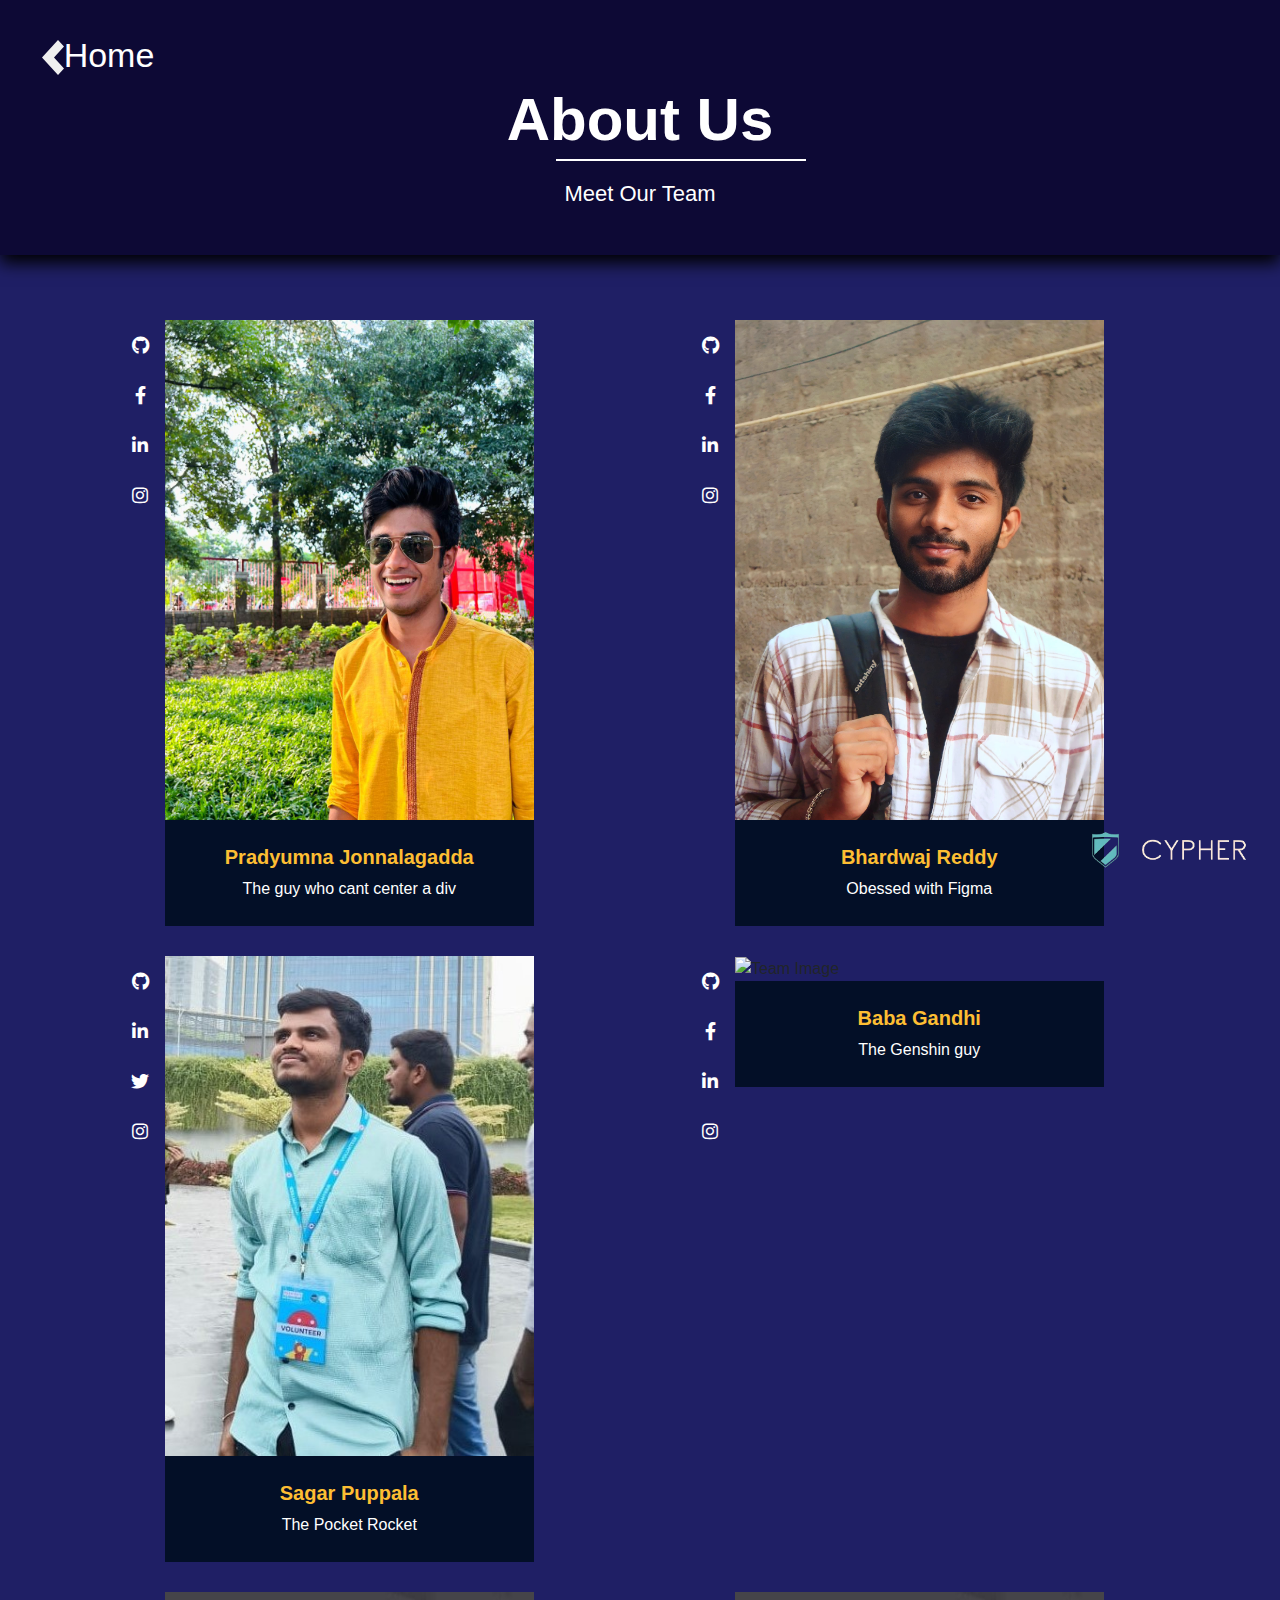
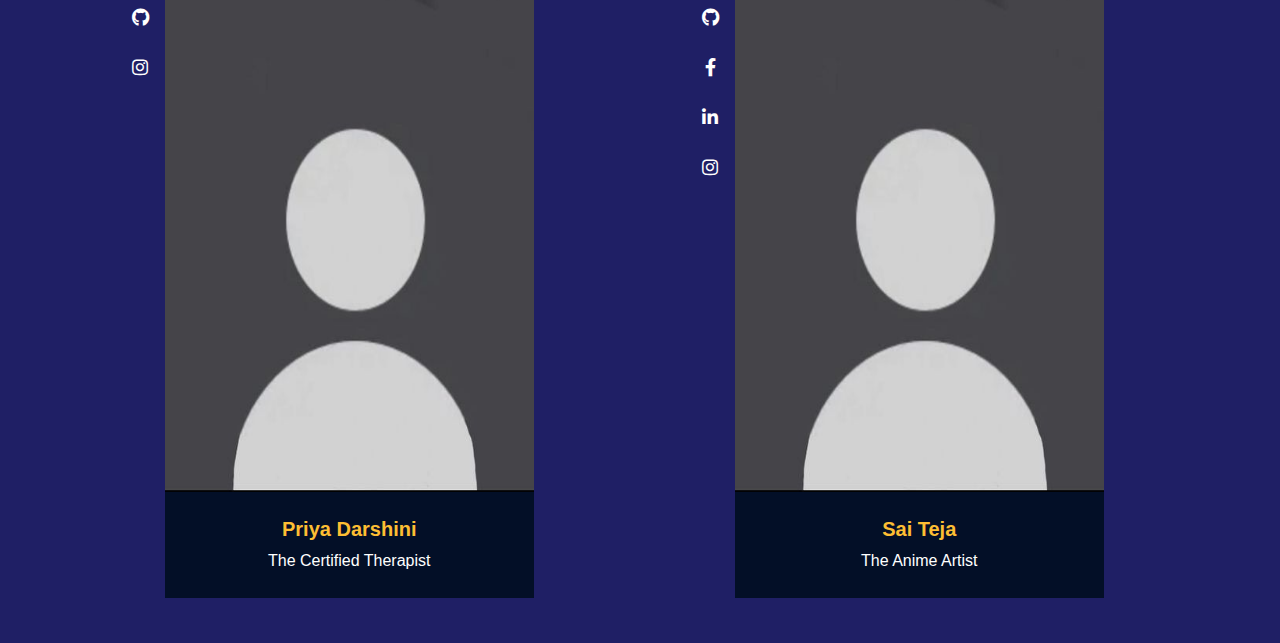
==== about.html @ 0f11707a "Add files via upload" ====
<!DOCTYPE html>
<html lang="en">
    <head>
        <meta charset="utf-8">
        <title>CyPHER-About Us</title>
        <meta content="width=device-width, initial-scale=1.0" name="viewport">

        <!-- Favicon -->
        <link href="./public/favicon.ico" rel="icon">

        <!-- Google Font -->
        <link href="https://fonts.googleapis.com/css2?family=Poppins:wght@100;200;300;400;500;600;700;800;900&display=swap" rel="stylesheet">

        <!-- CSS Libraries -->
        <link href="https://stackpath.bootstrapcdn.com/bootstrap/4.4.1/css/bootstrap.min.css" rel="stylesheet">
        <link href="https://cdnjs.cloudflare.com/ajax/libs/font-awesome/5.10.0/css/all.min.css" rel="stylesheet">

    </head>
    <body>
        <style>
            body{
               background:#1f1f65;
            }
            .page-header {
                position: relative;
                margin-bottom: 20px;
                padding: 40px 0;
                text-align: center;
                background: #0d0935;
                box-shadow: 0 8px 16px black;
            }

            .page-header h2 {
                position: relative;
                color: white;
                font-size: 60px;
                font-weight: 700;
                margin-bottom: 20px;
                padding-bottom: 5px;
            }

            .page-header h2::after {
                position: absolute;
                content: "";
                width: 250px;
                height: 2px;
                left: calc(40% + 41px);
                bottom: 0;
                background: white;
            }

            .page-header h3 {
                position: relative;
                padding: 0 12px;
                font-size: 22px;
                color: white;
            }

            @media (max-width: 991.98px) {
                .page-header {
                    padding: 60px 0;
                }

                .page-header h2 {
                    font-size: 45px;
                }

                .page-header a {
                    font-size: 20px;
                }
            }

            @media (max-width: 767.98px) {
                .page-header {
                    padding: 45px 0;
                }

                .page-header h2 {
                    font-size: 35px;
                }

                .page-header a {
                    font-size: 18px;
                }
            }
            .svg{
                left: -70px;
                font-size: 36px;
            }
            
            
            .team {
                position: relative;
                width: 100%;
                padding: 45px 0 15px 0;
            }

            .team .team-item {
                position: relative;
                margin-bottom: 30px;
/*                overflow: hidden;*/
                border-radius: 80px;
                left: 80px;
                transition: 3s;
            }

            .team .team-img {
                position: relative;
            }

            .team .team-img img {
                width:368.5px;
                height:500px;
            }

            .team .team-text {
                position: relative;
                padding: 25px 15px;
                text-align: center;
                background: #030f27;
                transition: .5s;
            }

            .team .team-text h2 {
                font-size: 20px;
                font-weight: 600;
                color: #fdbe33;
                transition: .5s;
            }

            .team .team-text p {
                margin: 0;
                color: #ffffff;
            }

            .team .team-item:hover .team-text {
                background: #fdbe33;
            }

            .team .team-item:hover .team-text h2 {
                color: #030f27;
                letter-spacing: 2px;
            }

            .team .team-social {
                position: absolute;
                width: 100px;
                top: 0;
                left: -50px;
                display: flex;
                flex-direction: column;
                font-size: 0;
            }

            .team .team-social a {
                position: relative;
                left: 0;
                width: 50px;
                height: 50px;
                display: flex;
                align-items: center;
                justify-content: center;
                font-size: 18px;
                color: #ffffff;
                transition: 1s;
            }

            
            .team-item:hover{
                border-radius: 0px;
                transition: 1s;
            }

            .team .team-item:hover .team-social a:first-child {
                background: black;
                left: 50px;
                transition: .3s 0s;
            }

            .team .team-item:hover .team-social a:nth-child(2) {
                background: #3b5998;
                left: 50px;
                transition: .3s .1s;
            }

            .team .team-item:hover .team-social a:nth-child(3) {
                background: #0e76a8;
                left: 50px;
                transition: .3s .2s;
            }

            .team .team-item:hover .team-social a:nth-child(4) {
                background: #f09433; 
                background: -moz-linear-gradient(45deg, #f09433 0%, #e6683c 25%, #dc2743 50%, #cc2366 75%, #bc1888 100%); 
                background: -webkit-linear-gradient(45deg, #f09433 0%,#e6683c 25%,#dc2743 50%,#cc2366 75%,#bc1888 100%); 
                background: linear-gradient(45deg, #f09433 0%,#e6683c 25%,#dc2743 50%,#cc2366 75%,#bc1888 100%); 
                filter: progid:DXImageTransform.Microsoft.gradient( startColorstr='#f09433', endColorstr='#bc1888',GradientType=1 );
                left: 50px;
                transition: .3s .3s;
            }

            @media (max-width: 767.98px) {
                .team-item{
                    left:50px;
                }
            }
            
            .logo{
                position: fixed;
                object-fit: contain;
                width:160px;
                height:40px;
                right:30px;
                bottom:30px;
            }

        </style>
        <div class="page-header">
            <div class="container-fluid">
                <div class="row">
                    <div class="col-1">
                         <a href="index.html" class="home">
                            <img src="./public/vector.svg" alt="back button" >
                        </a>
                    </div>
                    <div class="col-1 svg"><a href="index.html" class="home" style="text-decoration: none;"><h3 style="font-size: 34px;margin-top: -5px;">Home</h3></a></div>
                    <div class="col-12">
                        <h2>About Us</h2>
                    </div>
                    <div class="col-12">
                        <h3>Meet Our Team</h3>
                    </div>
                </div>
            </div>
        </div>
        <div class="team">
                <div class="container">
                    <div class="row">
                        <div class="col-sm-6 wow fadeInLeft" data-wow-delay="0.1s">
                            <div class="team-item">
                                <div class="team-img">
                                    <img src="./public/about1.jpg" alt="Team Image">
                                </div>
                                <div class="team-text" style="width: 368.5px;">
                                    <h2>Pradyumna Jonnalagadda</h2>
                                    <p>The guy who cant center a div</p>
                                </div>
                                <div class="team-social">
                                    <a class="social-tw" href="https://github.com/pradyumna-7"><i class="fab fa-github"></i></a>
                                    <a class="social-fb" href="https://www.facebook.com/pradyumna.jonnalagadda/"><i class="fab fa-facebook-f"></i></a>
                                    <a class="social-li" href="https://www.linkedin.com/"><i class="fab fa-linkedin-in"></i></a>
                                    <a class="social-in" href="https://www.instagram.com/pradyumna.jonnalagadda/"><i class="fab fa-instagram"></i></a>
                                </div>
                            </div>
                        </div>
                        <div class="col-sm-6 wow fadeInUp" data-wow-delay="0.2s">
                            <div class="team-item">
                                <div class="team-img">
                                    <img src="./public/about2.jpg" alt="Team Image">
                                </div>
                                <div class="team-text" style="width: 368.5px;">
                                    <h2>Bhardwaj Reddy</h2>
                                    <p>Obessed with Figma</p>
                                </div>
                                <div class="team-social">
                                    <a class="social-tw" href="https://github.com/Bharadwajreddy1406"><i class="fab fa-github"></i></a>
                                    <a class="social-fb" href="https://www.facebook.com/profile.php?id=100085259603382"><i class="fab fa-facebook-f"></i></a>
                                    <a class="social-li" href="https://www.linkedin.com/in/bharadwajreddy1406"><i class="fab fa-linkedin-in"></i></a>
                                    <a class="social-in" href="https://www.instagram.com/_reddy_1406_?igsh=OGQ5ZDc2ODk2ZA=="><i class="fab fa-instagram"></i></a>
                                </div>
                            </div>
                        </div>
                    </div>
                    <div class="row">
                        <div class="col-sm-6 wow fadeInUp" data-wow-delay="0.2s">
                            <div class="team-item">
                                <div class="team-img">
                                    <img src="./public/about3.jpg" alt="Team Image">
                                </div>
                                <div class="team-text" style="width: 368.5px;">
                                    <h2>Sagar Puppala</h2>
                                    <p>The Pocket Rocket</p>
                                </div>
                                <div class="team-social">
                                    <a class="social-tw" href="https://github.com/Puppala-Sagar"><i class="fab fa-github"></i></a>
                                    <a class="social-fb" href="https://www.linkedin.com/in/puppala-sagar/"><i class="fab fa-linkedin-in"></i></a>
                                    <a class="social-li" href="https://twitter.com/Sagar31012004"><i class="fab fa-twitter"></i></a>
                                    <a class="social-in" href="https://youtu.be/pq6jAJQ2pHs?si=7Pp5LmL-aIy1s_b_"><i class="fab fa-instagram"></i></a>
                                </div>
                            </div>
                        </div>
                        <div class="col-sm-6 wow fadeInUp" data-wow-delay="0.2s">
                            <div class="team-item">
                                <div class="team-img">
                                    <img src="./public/about4.jpg" alt="Team Image">
                                </div>
                                <div class="team-text" style="width: 368.5px;">
                                    <h2>Baba Gandhi</h2>
                                    <p>The Genshin guy</p>
                                </div>
                                <div class="team-social">
                                    <a class="social-tw" href="https://github.com/babagandhi"><i class="fab fa-github"></i></a>
                                    <a class="social-fb" href="https://www.facebook.com/profile.php?id=100009310518265"><i class="fab fa-facebook-f"></i></a>
                                    <a class="social-li" href="https://www.linkedin.com/in/baba-gandhi-kandagatla-098418282/"><i class="fab fa-linkedin-in"></i></a>
                                    <a class="social-in" href="https://www.instagram.com/babagandhikandagatla/"><i class="fab fa-instagram"></i></a>
                                </div>
                            </div>
                        </div>
                    </div>
                    <div class="row">
                        <div class="col-sm-6 wow fadeInUp" data-wow-delay="0.2s">
                            <div class="team-item">
                                <div class="team-img">
                                    <img src="./public/about.jpg" alt="Team Image">
                                </div>
                                <div class="team-text" style="width: 368.5px;">
                                    <h2>Priya Darshini</h2>
                                    <p>The Certified Therapist</p>
                                </div>
                                <div class="team-social">
                                    <a class="social-tw" href="https://github.com/Priyaperabathina"><i class="fab fa-github"></i></a>
                                    <a class="social-in" href="https://www.instagram.com/_.its_ayirp._/" style=""><i class="fab fa-instagram"></i></a>
                                </div>
                            </div>
                        </div>
                        <div class="col-sm-6 wow fadeInUp" data-wow-delay="0.2s">
                            <div class="team-item">
                                <div class="team-img">
                                    <img src="./public/about.jpg" alt="Team Image">
                                </div>
                                <div class="team-text" style="width: 368.5px;">
                                    <h2>Sai Teja</h2>
                                    <p>The Anime Artist</p>
                                </div>
                                <div class="team-social">
                                    <a class="social-tw" href=""><i class="fab fa-github"></i></a>
                                    <a class="social-fb" href=""><i class="fab fa-facebook-f"></i></a>
                                    <a class="social-li" href=""><i class="fab fa-linkedin-in"></i></a>
                                    <a class="social-in" href=""><i class="fab fa-instagram"></i></a>
                                </div>
                            </div>
                        </div>
                    </div>
                </div>
            </div>
        <img src="./public/logo.png" alt="logo" class="logo">
    </body>
</html>
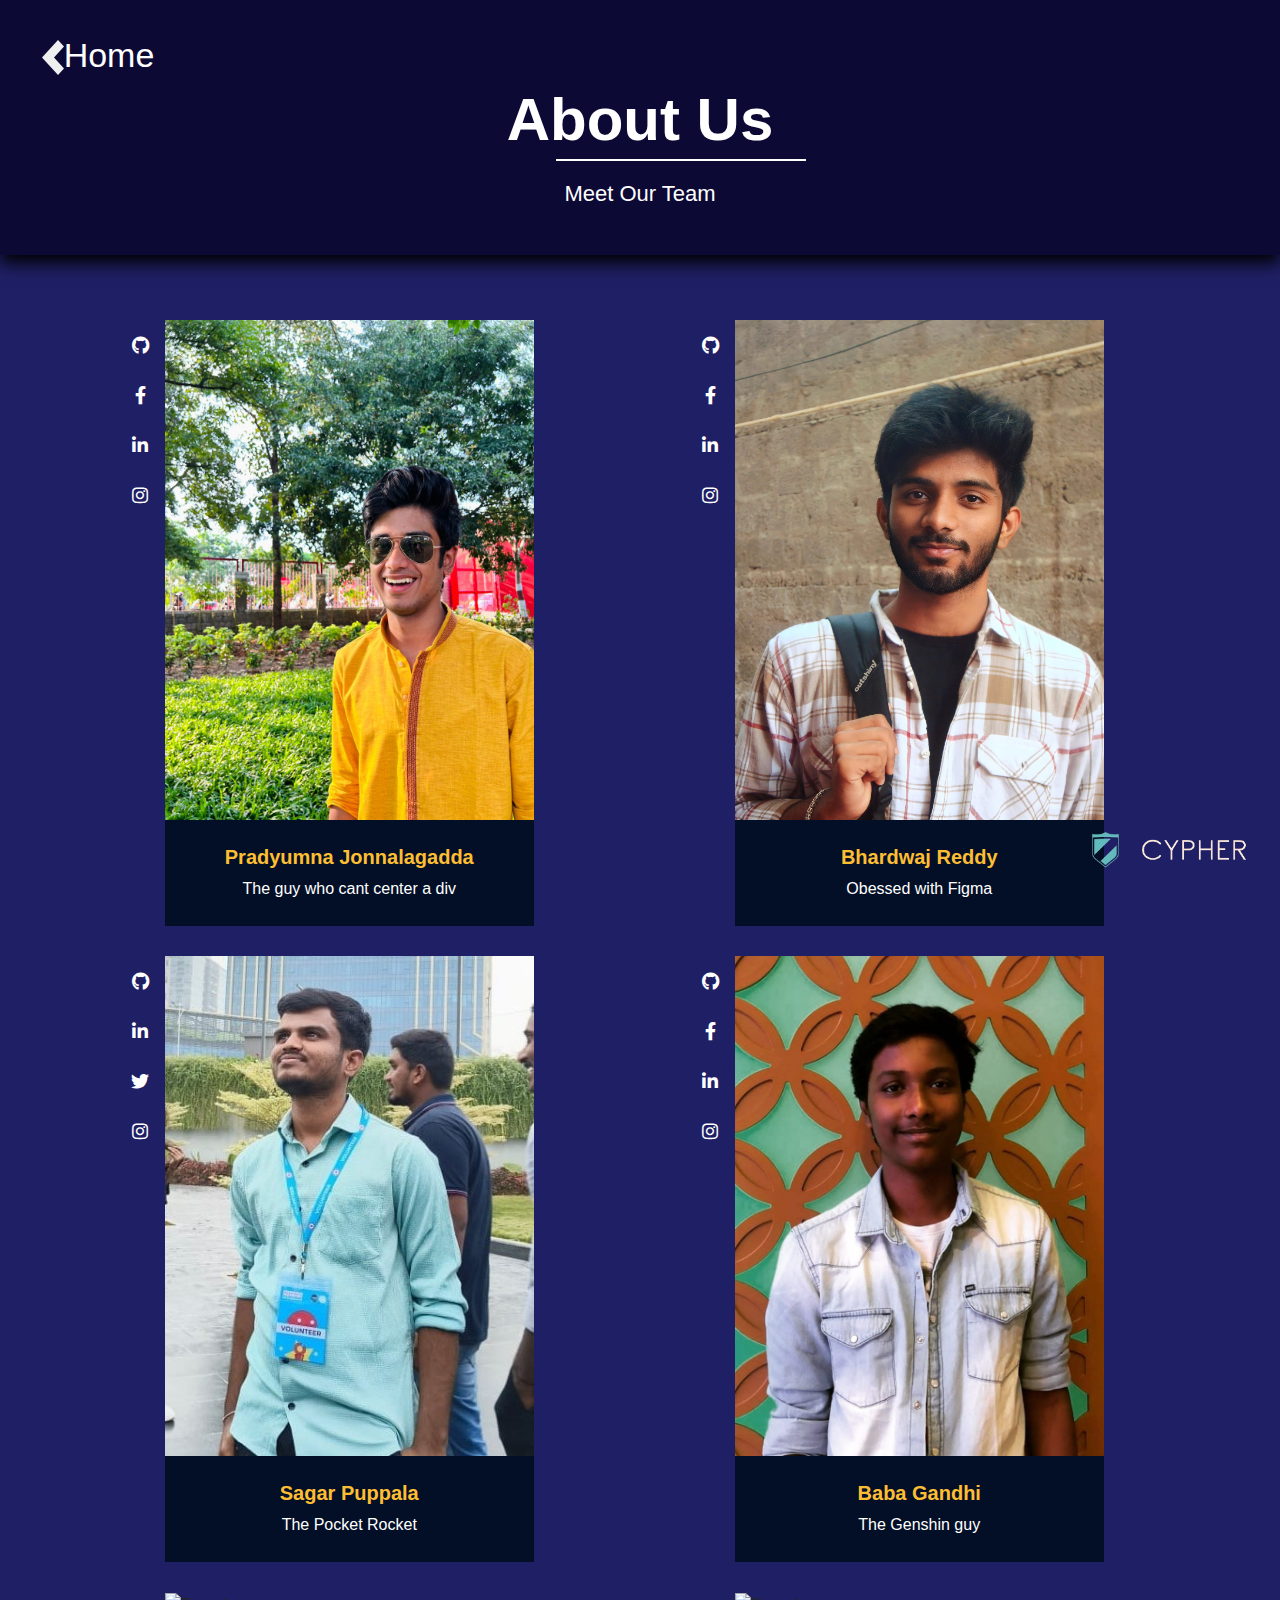
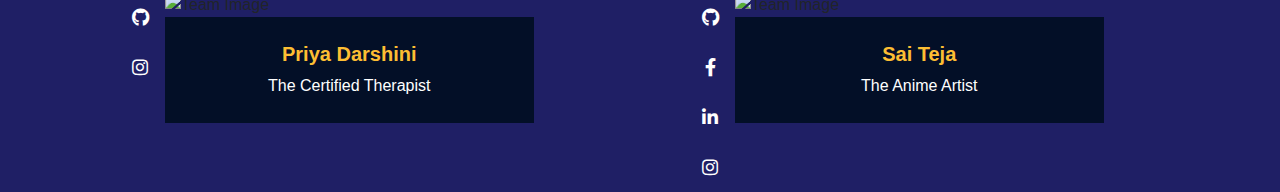
==== commit 2d67f171: "Update about.html" ====
--- a/about.html
+++ b/about.html
@@ -106,9 +106,11 @@
 
             .team .team-img {
                 position: relative;
+                object-fit: contain;
             }
 
             .team .team-img img {
+                
                 width:368.5px;
                 height:500px;
             }
@@ -311,7 +313,7 @@
                         <div class="col-sm-6 wow fadeInUp" data-wow-delay="0.2s">
                             <div class="team-item">
                                 <div class="team-img">
-                                    <img src="./public/about.jpg" alt="Team Image">
+                                    <img src="./public/about5.jpg" alt="Team Image">
                                 </div>
                                 <div class="team-text" style="width: 368.5px;">
                                     <h2>Priya Darshini</h2>
@@ -326,7 +328,7 @@
                         <div class="col-sm-6 wow fadeInUp" data-wow-delay="0.2s">
                             <div class="team-item">
                                 <div class="team-img">
-                                    <img src="./public/about.jpg" alt="Team Image">
+                                    <img src="./public/about6.jpeg" alt="Team Image">
                                 </div>
                                 <div class="team-text" style="width: 368.5px;">
                                     <h2>Sai Teja</h2>
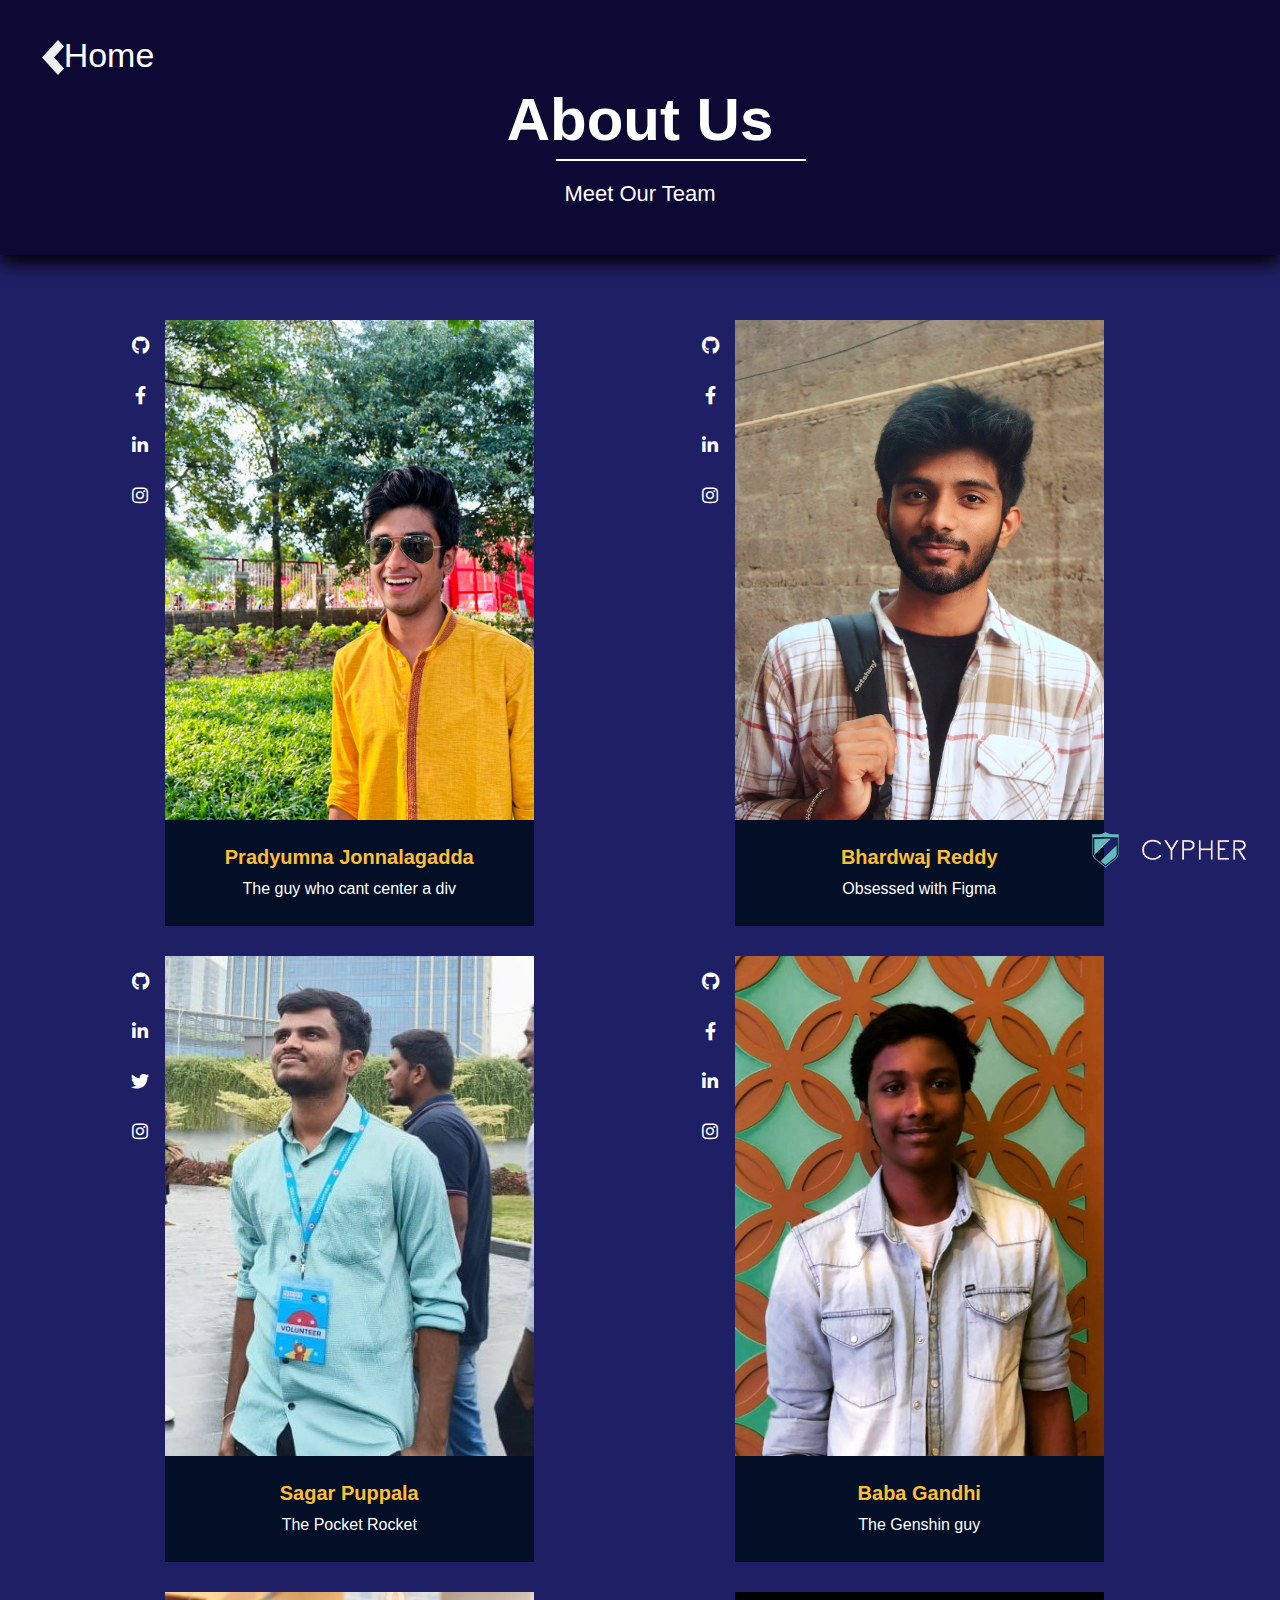
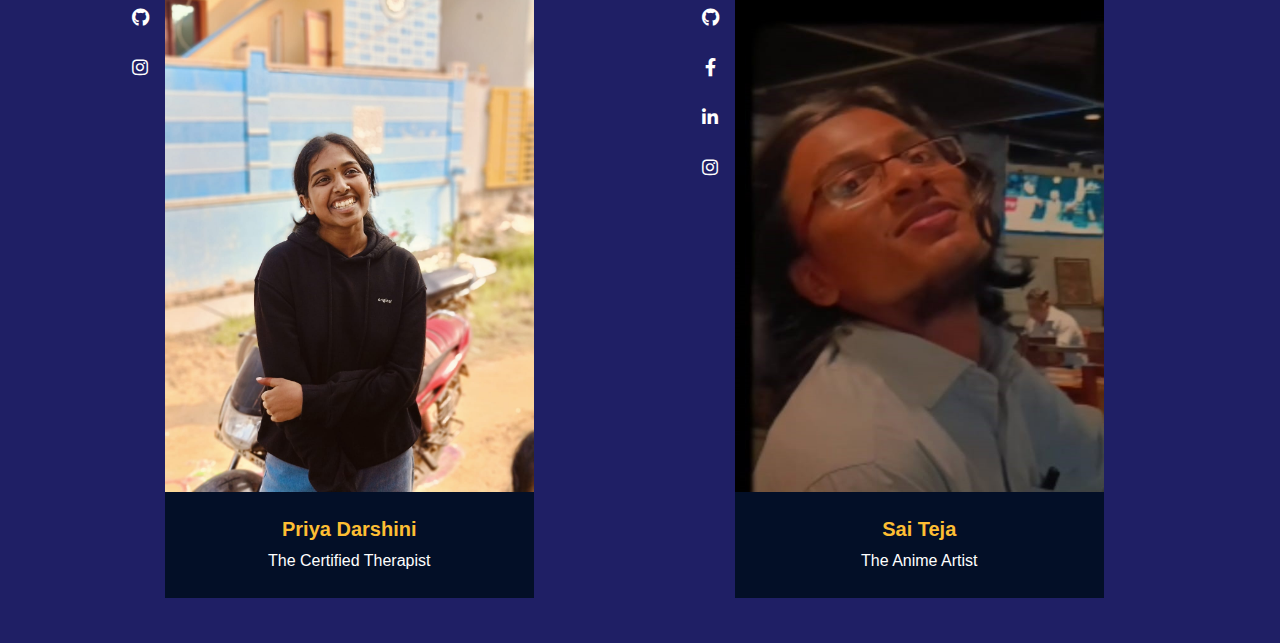
==== commit 4d33d14c: "Update about.html" ====
--- a/about.html
+++ b/about.html
@@ -262,7 +262,7 @@
                                 </div>
                                 <div class="team-text" style="width: 368.5px;">
                                     <h2>Bhardwaj Reddy</h2>
-                                    <p>Obessed with Figma</p>
+                                    <p>Obsessed with Figma</p>
                                 </div>
                                 <div class="team-social">
                                     <a class="social-tw" href="https://github.com/Bharadwajreddy1406"><i class="fab fa-github"></i></a>
